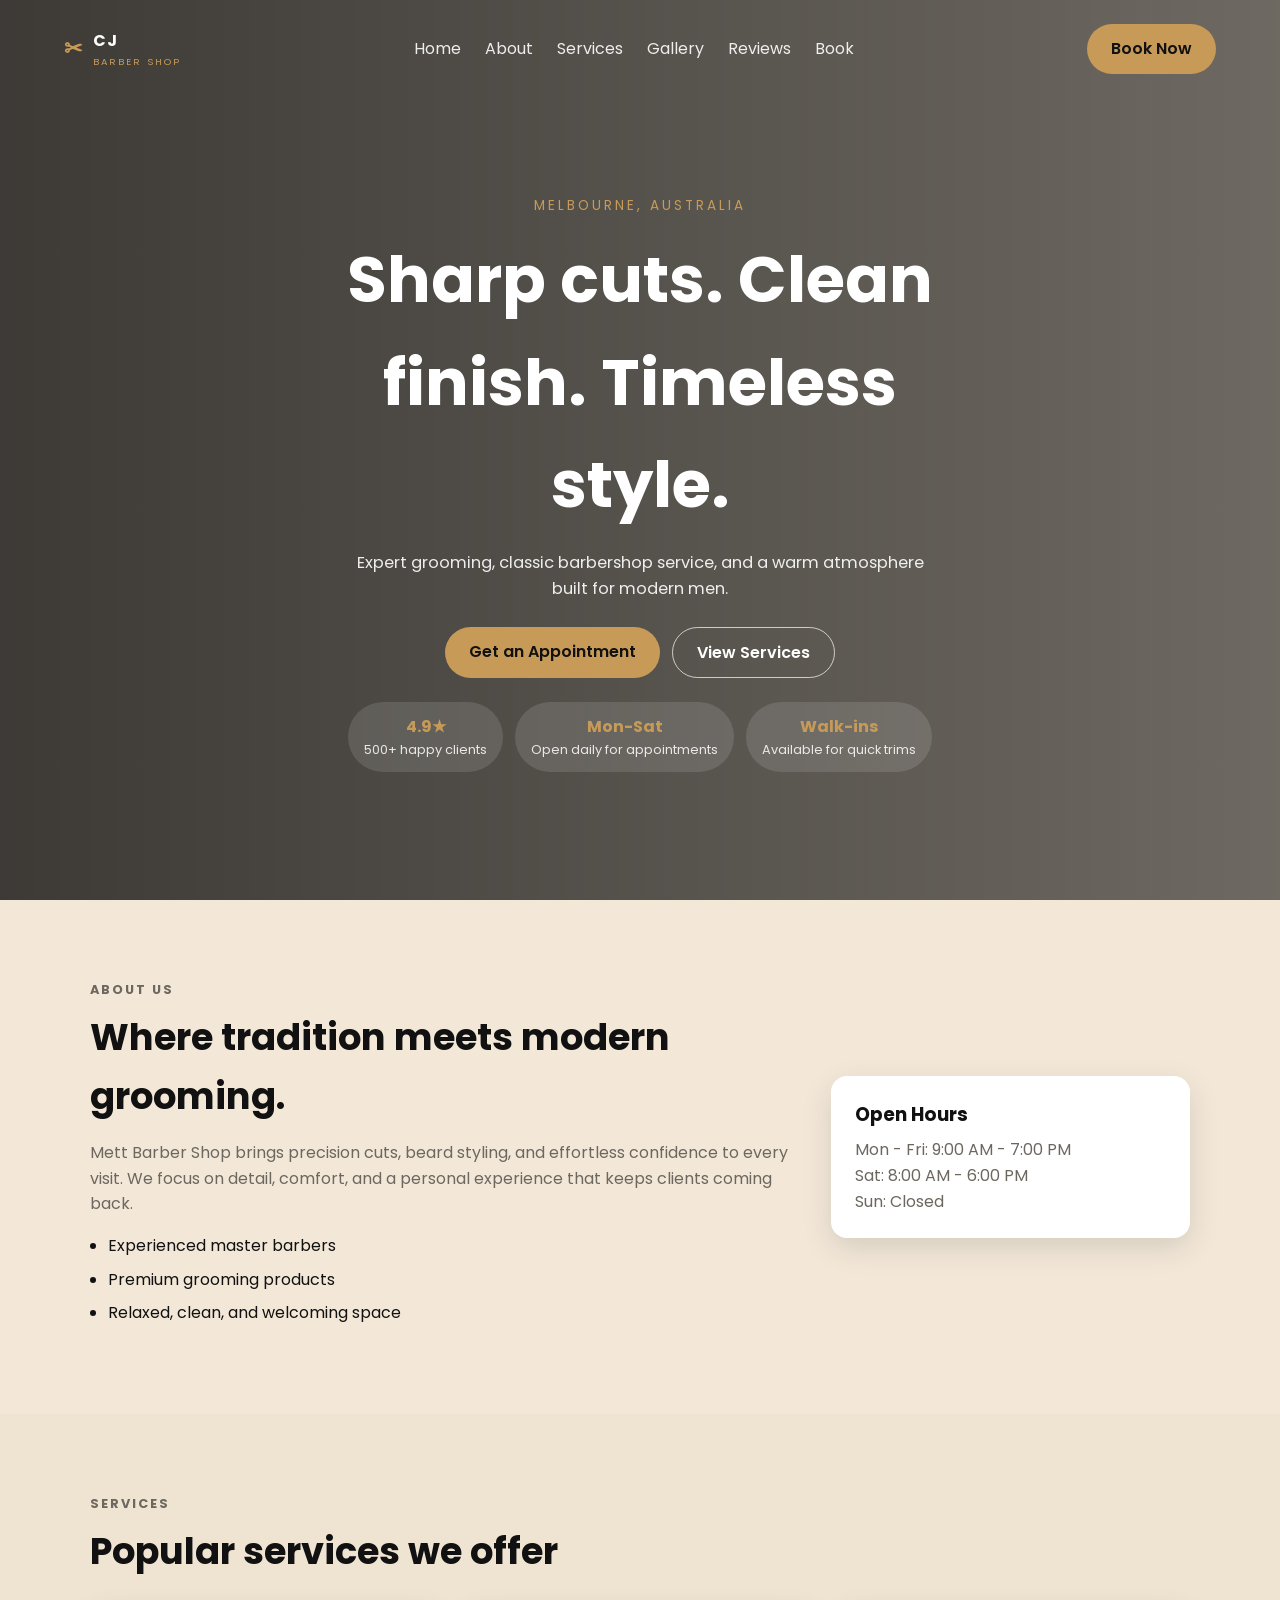
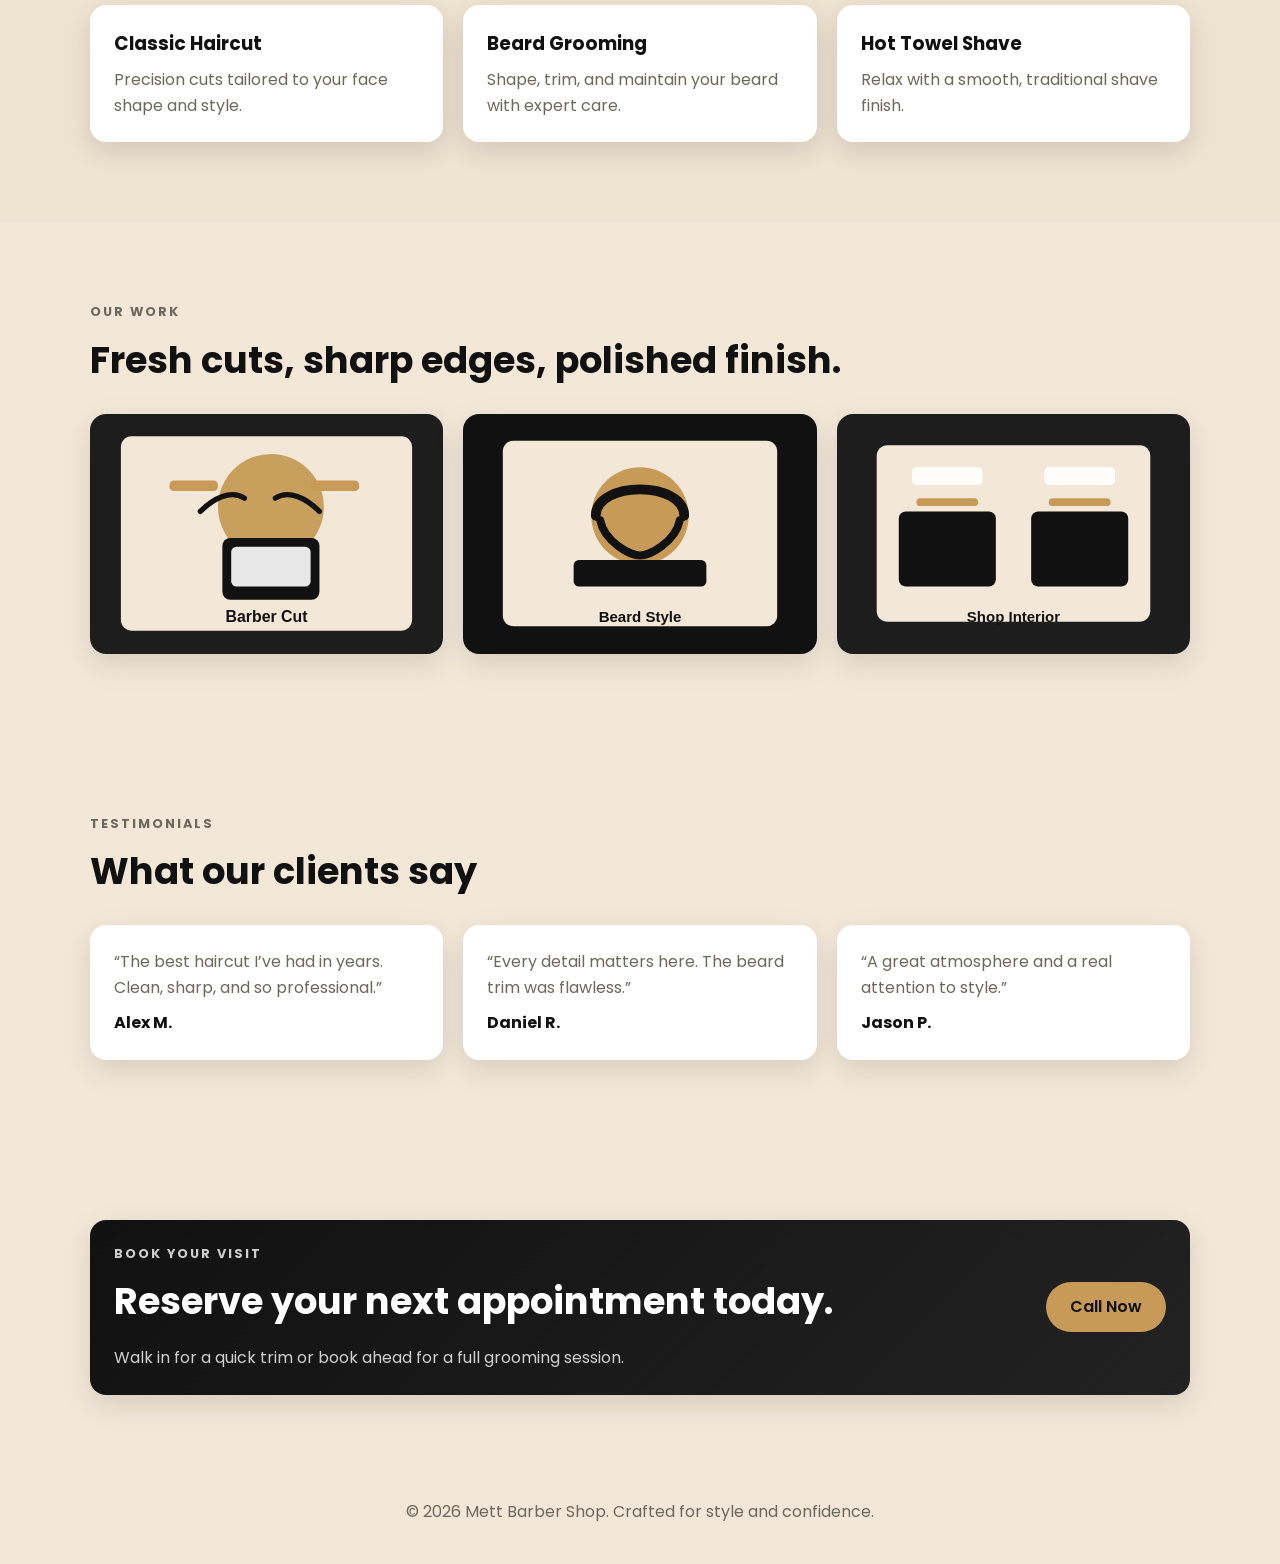
==== index1.html @ 82e6fc6d "Fix CSS link in index1" ====
<!DOCTYPE html>
<html lang="en">
  <head>
    <meta charset="UTF-8" />
    <meta name="viewport" content="width=device-width, initial-scale=1.0" />
    <title>Mett Barber Shop</title>
    <link rel="preconnect" href="https://fonts.googleapis.com" />
    <link rel="preconnect" href="https://fonts.gstatic.com" crossorigin />
    <link
      href="https://fonts.googleapis.com/css2?family=Poppins:wght@400;500;600;700&display=swap"
      rel="stylesheet"
    />
    <link rel="stylesheet" href="style1.css" />
  </head>
  <body>
    <header class="hero" id="home">
      <nav class="navbar">
        <a href="#home" class="logo">
          <span class="logo-icon">✂</span>
          <span class="logo-text">CJ<br /><small>BARBER SHOP</small></span>
        </a>

        <button class="menu-toggle" aria-label="Open menu">☰</button>

        <ul class="nav-links" id="navLinks">
          <li><a href="#home">Home</a></li>
          <li><a href="#about">About</a></li>
          <li><a href="#services">Services</a></li>
          <li><a href="#gallery">Gallery</a></li>
          <li><a href="#testimonials">Reviews</a></li>
          <li><a href="#book">Book</a></li>
        </ul>

        <a href="#book" class="btn btn-primary nav-cta">Book Now</a>
      </nav>

      <div class="hero-content">
        <p class="hero-location">Melbourne, Australia</p>
        <h1>Sharp cuts. Clean finish. Timeless style.</h1>
        <p class="hero-subtext">
          Expert grooming, classic barbershop service, and a warm atmosphere
          built for modern men.
        </p>
        <div class="hero-actions">
          <a href="#book" class="btn btn-primary">Get an Appointment</a>
          <a href="#services" class="btn btn-secondary">View Services</a>
        </div>
        <div class="hero-badges">
          <div class="badge">
            <strong>4.9★</strong>
            <span>500+ happy clients</span>
          </div>
          <div class="badge">
            <strong>Mon-Sat</strong>
            <span>Open daily for appointments</span>
          </div>
          <div class="badge">
            <strong>Walk-ins</strong>
            <span>Available for quick trims</span>
          </div>
        </div>
      </div>
    </header>

    <main>
      <section class="section about reveal" id="about">
        <div class="section-content about-grid">
          <div class="about-text">
            <p class="section-label">About Us</p>
            <h2>Where tradition meets modern grooming.</h2>
            <p>
              Mett Barber Shop brings precision cuts, beard styling, and
              effortless confidence to every visit. We focus on detail, comfort,
              and a personal experience that keeps clients coming back.
            </p>
            <ul class="check-list">
              <li>Experienced master barbers</li>
              <li>Premium grooming products</li>
              <li>Relaxed, clean, and welcoming space</li>
            </ul>
          </div>
          <div class="about-card">
            <h3>Open Hours</h3>
            <p>Mon - Fri: 9:00 AM - 7:00 PM</p>
            <p>Sat: 8:00 AM - 6:00 PM</p>
            <p>Sun: Closed</p>
          </div>
        </div>
      </section>

      <section class="section services reveal" id="services">
        <div class="section-content">
          <p class="section-label">Services</p>
          <h2>Popular services we offer</h2>
          <div class="service-grid">
            <article class="service-card">
              <h3>Classic Haircut</h3>
              <p>Precision cuts tailored to your face shape and style.</p>
            </article>
            <article class="service-card">
              <h3>Beard Grooming</h3>
              <p>Shape, trim, and maintain your beard with expert care.</p>
            </article>
            <article class="service-card">
              <h3>Hot Towel Shave</h3>
              <p>Relax with a smooth, traditional shave finish.</p>
            </article>
          </div>
        </div>
      </section>

      <section class="section gallery reveal" id="gallery">
        <div class="section-content">
          <p class="section-label">Our Work</p>
          <h2>Fresh cuts, sharp edges, polished finish.</h2>
          <div class="gallery-grid">
            <div class="gallery-card">
              <img src="images/barber-cut.svg" alt="Barber styling hair" />
            </div>
            <div class="gallery-card">
              <img src="images/beard-style.svg" alt="Beard grooming" />
            </div>
            <div class="gallery-card">
              <img src="images/shop-interior.svg" alt="Barbershop interior" />
            </div>
          </div>
        </div>
      </section>

      <section class="section testimonials reveal" id="testimonials">
        <div class="section-content">
          <p class="section-label">Testimonials</p>
          <h2>What our clients say</h2>
          <div class="testimonial-grid">
            <article class="testimonial-card">
              <p>“The best haircut I’ve had in years. Clean, sharp, and so professional.”</p>
              <strong>Alex M.</strong>
            </article>
            <article class="testimonial-card">
              <p>“Every detail matters here. The beard trim was flawless.”</p>
              <strong>Daniel R.</strong>
            </article>
            <article class="testimonial-card">
              <p>“A great atmosphere and a real attention to style.”</p>
              <strong>Jason P.</strong>
            </article>
          </div>
        </div>
      </section>

      <section class="section booking reveal" id="book">
        <div class="section-content booking-box">
          <div>
            <p class="section-label">Book Your Visit</p>
            <h2>Reserve your next appointment today.</h2>
            <p>
              Walk in for a quick trim or book ahead for a full grooming session.
            </p>
          </div>
          <a href="tel:+61398765432" class="btn btn-primary">Call Now</a>
        </div>
      </section>
    </main>

    <footer class="footer">
      <p>© 2026 Mett Barber Shop. Crafted for style and confidence.</p>
    </footer>

    <script>
      const navbar = document.querySelector('.navbar');
      const menuToggle = document.querySelector('.menu-toggle');
      const navLinks = document.querySelector('.nav-links');

      window.addEventListener('scroll', () => {
        navbar.classList.toggle('sticky', window.scrollY > 20);
      });

      menuToggle.addEventListener('click', () => {
        navLinks.classList.toggle('show');
      });

      const revealItems = document.querySelectorAll('.reveal');
      const observer = new IntersectionObserver((entries) => {
        entries.forEach((entry) => {
          if (entry.isIntersecting) {
            entry.target.classList.add('visible');
          }
        });
      }, { threshold: 0.15 });

      revealItems.forEach((item) => observer.observe(item));
    </script>
  </body>
</html>
---- style1.css ----
* {
  margin: 0;
  padding: 0;
  box-sizing: border-box;
}

:root {
  --color-dark: #111111;
  --color-cream: #f3e8d8;
  --color-gold: #c79b57;
  --color-white: #ffffff;
  --color-muted: #6c675f;
  --shadow: 0 10px 30px rgba(0, 0, 0, 0.12);
}

html {
  scroll-behavior: smooth;
}

body {
  font-family: 'Poppins', sans-serif;
  line-height: 1.6;
  color: var(--color-dark);
  background: var(--color-cream);
}

img {
  max-width: 100%;
  display: block;
}

.btn {
  display: inline-block;
  padding: 12px 24px;
  border-radius: 999px;
  text-decoration: none;
  font-weight: 600;
  transition: transform 0.2s ease, box-shadow 0.2s ease, background 0.2s ease;
}

.btn:hover {
  transform: translateY(-2px);
  box-shadow: var(--shadow);
}

.btn-primary {
  background-color: var(--color-gold);
  color: var(--color-dark);
}

.btn-secondary {
  background: transparent;
  color: var(--color-white);
  border: 1px solid rgba(255, 255, 255, 0.7);
}

.hero {
  min-height: 100vh;
  background:
    linear-gradient(90deg, rgba(0, 0, 0, 0.75) 0%, rgba(0, 0, 0, 0.55) 100%),
    url('https://images.unsplash.com/photo-1517836357463-d25dfeac3438?auto=format&fit=crop&w=1600&q=80')
      center/cover no-repeat;
  color: var(--color-white);
  display: flex;
  flex-direction: column;
}

.navbar {
  display: flex;
  align-items: center;
  justify-content: space-between;
  flex-wrap: wrap;
  gap: 16px;
  padding: 24px 5%;
  position: sticky;
  top: 0;
  z-index: 10;
  transition: background 0.3s ease, backdrop-filter 0.3s ease;
}

.navbar.sticky {
  background: rgba(17, 17, 17, 0.8);
  backdrop-filter: blur(10px);
}

.logo {
  display: flex;
  align-items: center;
  gap: 10px;
  text-decoration: none;
  color: var(--color-white);
  font-weight: 700;
  letter-spacing: 1px;
}

.logo-icon {
  font-size: 1.4rem;
  color: var(--color-gold);
}

.logo-text small {
  display: block;
  font-size: 0.6rem;
  font-weight: 400;
  letter-spacing: 2px;
  color: var(--color-gold);
}

.menu-toggle {
  display: none;
  background: transparent;
  border: 0;
  color: var(--color-white);
  font-size: 1.5rem;
  cursor: pointer;
}

.nav-links {
  display: flex;
  gap: 24px;
  list-style: none;
}

.nav-links a {
  color: var(--color-white);
  text-decoration: none;
  opacity: 0.9;
  transition: color 0.2s ease;
}

.nav-links a:hover {
  color: var(--color-gold);
}

.hero-content {
  flex: 1;
  display: flex;
  flex-direction: column;
  justify-content: center;
  align-items: center;
  text-align: center;
  padding: 70px 5% 100px;
  animation: fadeUp 0.9s ease both;
}

.hero-location {
  color: var(--color-gold);
  letter-spacing: 3px;
  text-transform: uppercase;
  font-size: 0.85rem;
  margin-bottom: 12px;
}

.hero-content h1 {
  font-size: clamp(2.3rem, 5vw, 4rem);
  margin-bottom: 14px;
  max-width: 700px;
}

.hero-subtext {
  max-width: 600px;
  margin-bottom: 24px;
  font-size: 1.02rem;
  color: rgba(255, 255, 255, 0.9);
}

.hero-actions {
  display: flex;
  flex-wrap: wrap;
  gap: 12px;
  justify-content: center;
}

.hero-badges {
  display: flex;
  flex-wrap: wrap;
  gap: 12px;
  margin-top: 24px;
  justify-content: center;
}

.badge {
  background: rgba(255, 255, 255, 0.12);
  backdrop-filter: blur(8px);
  padding: 12px 16px;
  border-radius: 999px;
  display: flex;
  flex-direction: column;
  min-width: 150px;
  align-items: center;
  animation: float 3s ease-in-out infinite;
}

.badge strong {
  color: var(--color-gold);
}

.badge span {
  font-size: 0.8rem;
  color: rgba(255, 255, 255, 0.85);
}

.section {
  padding: 80px 5%;
}

.section-content {
  max-width: 1100px;
  margin: 0 auto;
}

.about-grid {
  display: grid;
  grid-template-columns: 2fr 1fr;
  gap: 24px;
  align-items: center;
}

.section-label {
  color: var(--color-gold);
  font-weight: 700;
  text-transform: uppercase;
  letter-spacing: 2px;
  margin-bottom: 8px;
  font-size: 0.8rem;
}

.section h2 {
  font-size: clamp(1.7rem, 3vw, 2.3rem);
  margin-bottom: 14px;
}

.section p {
  color: var(--color-muted);
}

.check-list {
  margin-top: 16px;
  padding-left: 18px;
  color: var(--color-dark);
}

.check-list li {
  margin-bottom: 8px;
}

.about-card,
.service-card,
.testimonial-card,
.gallery-card,
.booking-box {
  background: var(--color-white);
  border-radius: 16px;
  padding: 24px;
  box-shadow: var(--shadow);
  transition: transform 0.3s ease, box-shadow 0.3s ease;
}

.about-card:hover,
.service-card:hover,
.testimonial-card:hover,
.gallery-card:hover {
  transform: translateY(-4px);
  box-shadow: 0 14px 34px rgba(0, 0, 0, 0.15);
}

.about-card h3,
.service-card h3 {
  margin-bottom: 8px;
}

.services {
  background: #efe3d1;
}

.service-grid,
.testimonial-grid {
  display: grid;
  grid-template-columns: repeat(3, 1fr);
  gap: 20px;
  margin-top: 24px;
}

.gallery-grid {
  display: grid;
  grid-template-columns: repeat(3, 1fr);
  gap: 20px;
  margin-top: 24px;
}

.gallery-card {
  padding: 0;
  overflow: hidden;
}

.gallery-card img {
  width: 100%;
  height: 240px;
  object-fit: cover;
}

.testimonial-card p {
  margin-bottom: 10px;
}

.booking-box {
  display: flex;
  align-items: center;
  justify-content: space-between;
  gap: 20px;
  background: linear-gradient(135deg, var(--color-dark), #222);
  color: var(--color-white);
}

.booking-box p {
  color: rgba(255, 255, 255, 0.8);
}

.footer {
  text-align: center;
  padding: 24px 5% 40px;
  color: var(--color-muted);
}

.reveal {
  opacity: 0;
  transform: translateY(30px);
  transition: all 0.8s ease;
}

.reveal.visible {
  opacity: 1;
  transform: translateY(0);
}

@keyframes fadeUp {
  from {
    opacity: 0;
    transform: translateY(20px);
  }
  to {
    opacity: 1;
    transform: translateY(0);
  }
}

@keyframes float {
  0%,
  100% {
    transform: translateY(0);
  }
  50% {
    transform: translateY(-4px);
  }
}

@media (max-width: 900px) {
  .service-grid,
  .testimonial-grid,
  .gallery-grid {
    grid-template-columns: 1fr 1fr;
  }
}

@media (max-width: 768px) {
  .menu-toggle {
    display: block;
  }

  .nav-cta {
    display: none;
  }

  .nav-links {
    display: none;
    width: 100%;
    flex-direction: column;
    padding: 12px 0 0;
  }

  .nav-links.show {
    display: flex;
  }

  .about-grid,
  .service-grid,
  .testimonial-grid,
  .gallery-grid,
  .booking-box {
    grid-template-columns: 1fr;
    display: block;
  }

  .service-grid > * + *,
  .testimonial-grid > * + *,
  .gallery-grid > * + *,
  .booking-box > * + * {
    margin-top: 16px;
  }
}
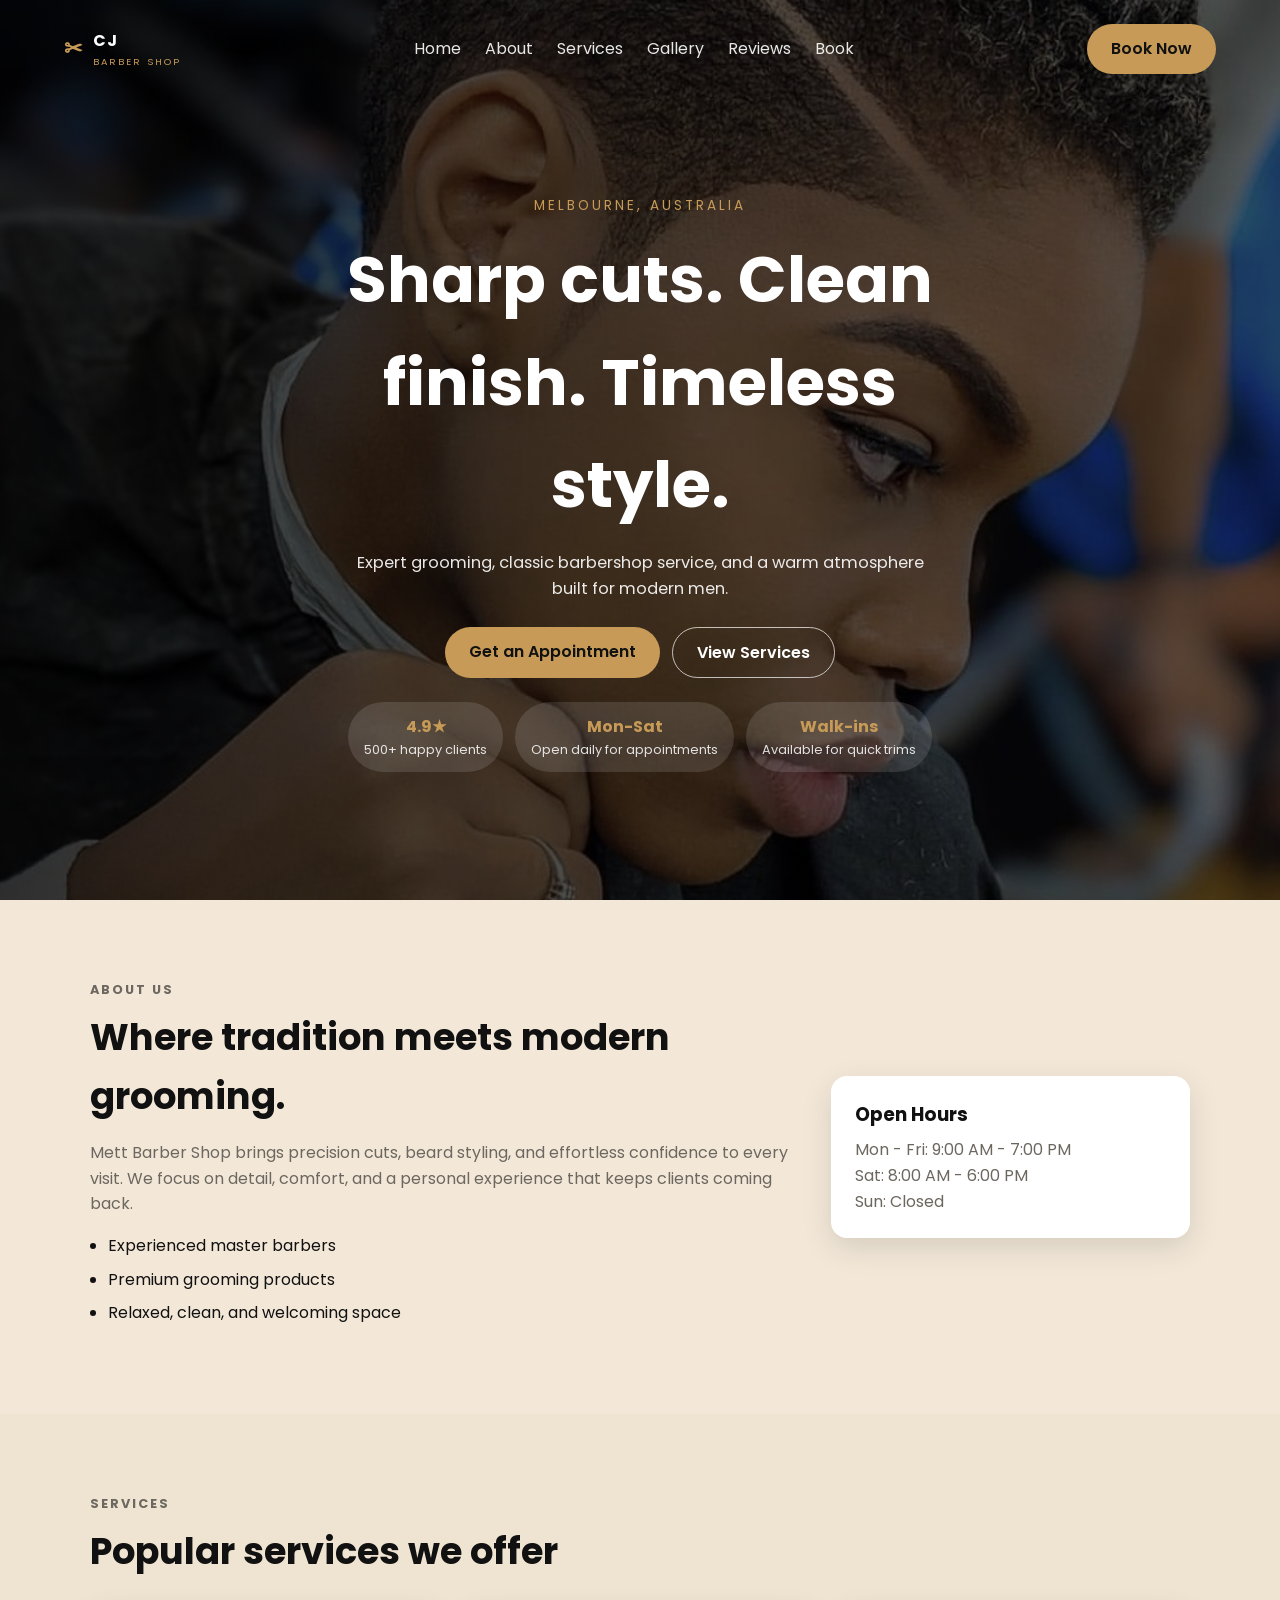
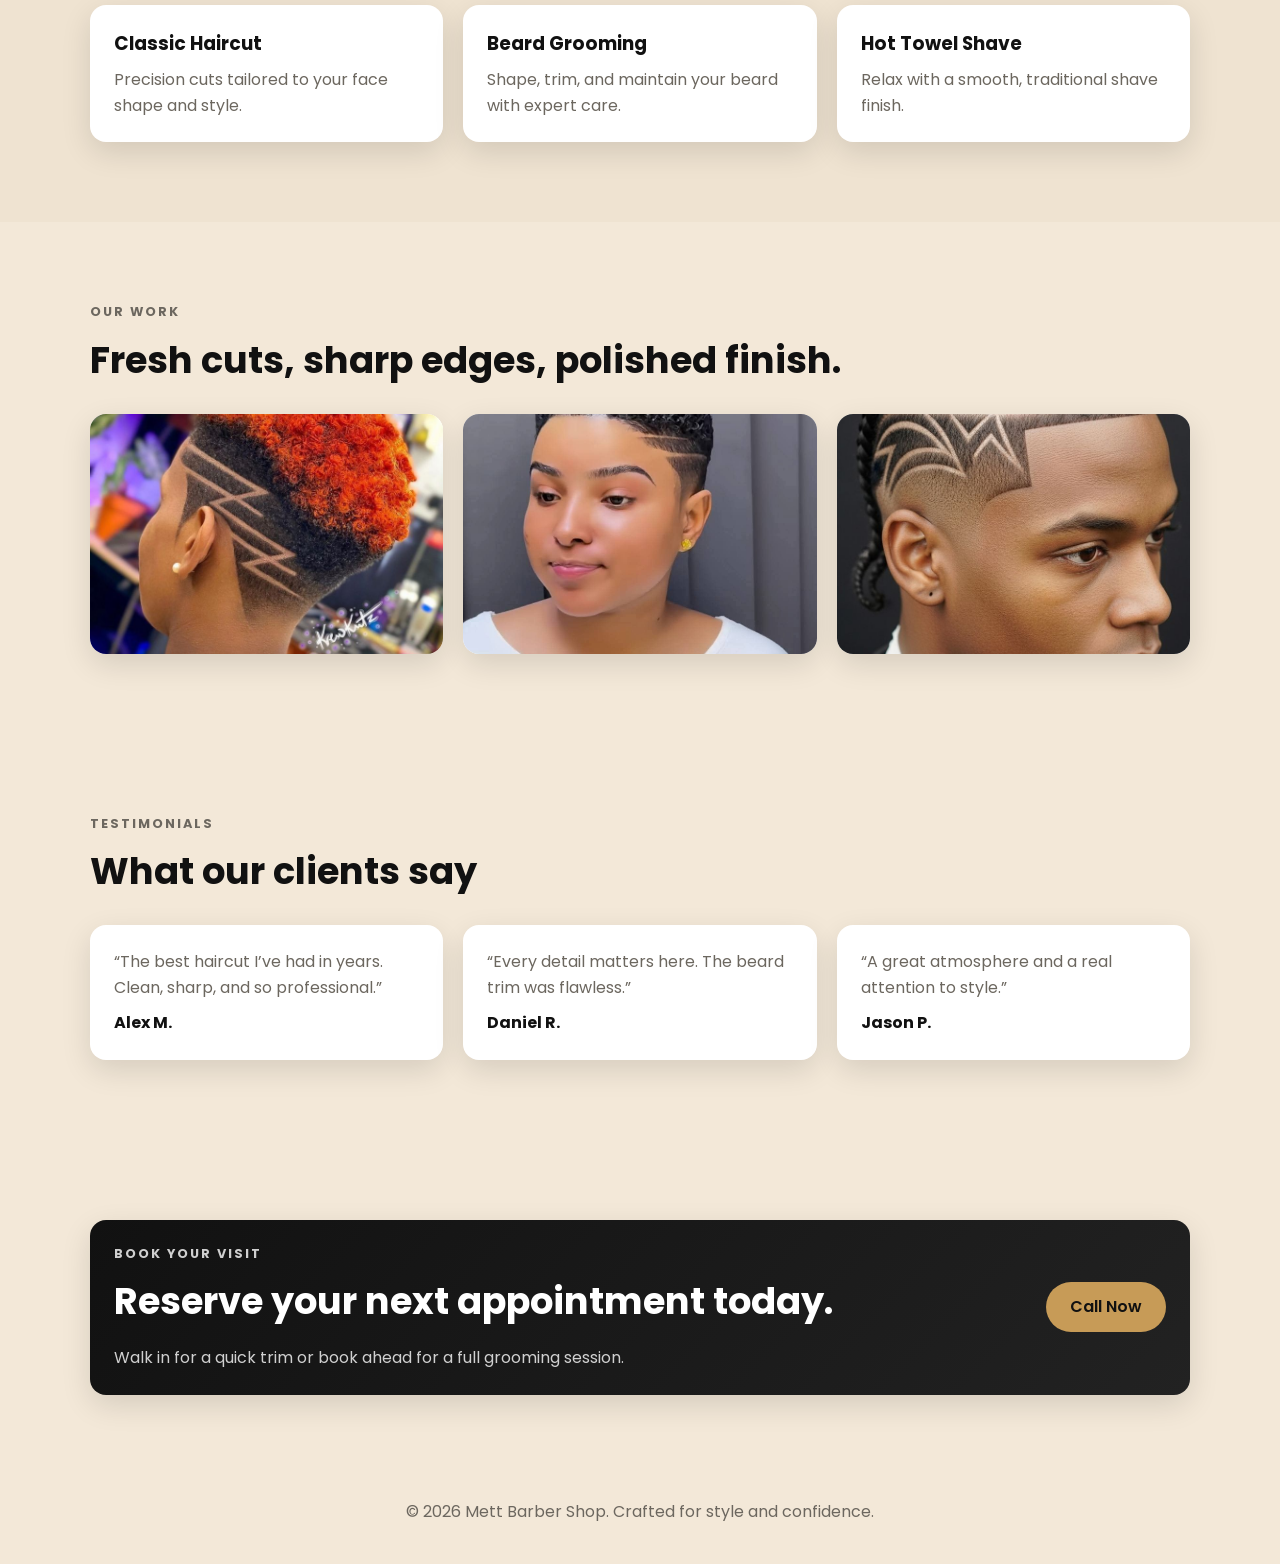
==== commit cc6f5d62: "Switch to real-style local photos" ====
--- a/index1.html
+++ b/index1.html
@@ -115,13 +115,13 @@
           <h2>Fresh cuts, sharp edges, polished finish.</h2>
           <div class="gallery-grid">
             <div class="gallery-card">
-              <img src="images/barber-cut.svg" alt="Barber styling hair" />
+              <img src="images/ff79bb32c59d50de22c93b0b828fcc05.jpg" alt="Barber styling hair" />
             </div>
             <div class="gallery-card">
-              <img src="images/beard-style.svg" alt="Beard grooming" />
+              <img src="images/fd6978e289c44a647ee0a42df086f023.jpg" alt="Beard grooming" />
             </div>
             <div class="gallery-card">
-              <img src="images/shop-interior.svg" alt="Barbershop interior" />
+              <img src="images/783d4a0ed0d8e8dceee8640dbe9095ae.jpg" alt="Barbershop interior" />
             </div>
           </div>
         </div>
--- a/style1.css
+++ b/style1.css
@@ -57,9 +57,8 @@
 .hero {
   min-height: 100vh;
   background:
-    linear-gradient(90deg, rgba(0, 0, 0, 0.75) 0%, rgba(0, 0, 0, 0.55) 100%),
-    url('https://images.unsplash.com/photo-1517836357463-d25dfeac3438?auto=format&fit=crop&w=1600&q=80')
-      center/cover no-repeat;
+    linear-gradient(90deg, rgba(0, 0, 0, 0.78) 0%, rgba(0, 0, 0, 0.58) 100%),
+    url('images/30014f9313d93365d6f3596508e07ada.jpg') center/cover no-repeat;
   color: var(--color-white);
   display: flex;
   flex-direction: column;
@@ -273,6 +272,31 @@
   background: #efe3d1;
 }
 
+.service-highlights {
+  display: grid;
+  grid-template-columns: repeat(3, 1fr);
+  gap: 16px;
+  margin: 24px 0;
+}
+
+.highlight-card {
+  background: rgba(199, 155, 87, 0.12);
+  border: 1px solid rgba(199, 155, 87, 0.25);
+  border-radius: 14px;
+  padding: 16px;
+}
+
+.highlight-card strong {
+  display: block;
+  margin-bottom: 6px;
+  color: var(--color-dark);
+}
+
+.highlight-card span {
+  color: var(--color-muted);
+  font-size: 0.95rem;
+}
+
 .service-grid,
 .testimonial-grid {
   display: grid;
@@ -297,6 +321,7 @@
   width: 100%;
   height: 240px;
   object-fit: cover;
+  border-radius: 12px;
 }
 
 .testimonial-card p {
@@ -355,6 +380,7 @@
 }
 
 @media (max-width: 900px) {
+  .service-highlights,
   .service-grid,
   .testimonial-grid,
   .gallery-grid {
@@ -383,6 +409,7 @@
   }
 
   .about-grid,
+  .service-highlights,
   .service-grid,
   .testimonial-grid,
   .gallery-grid,
